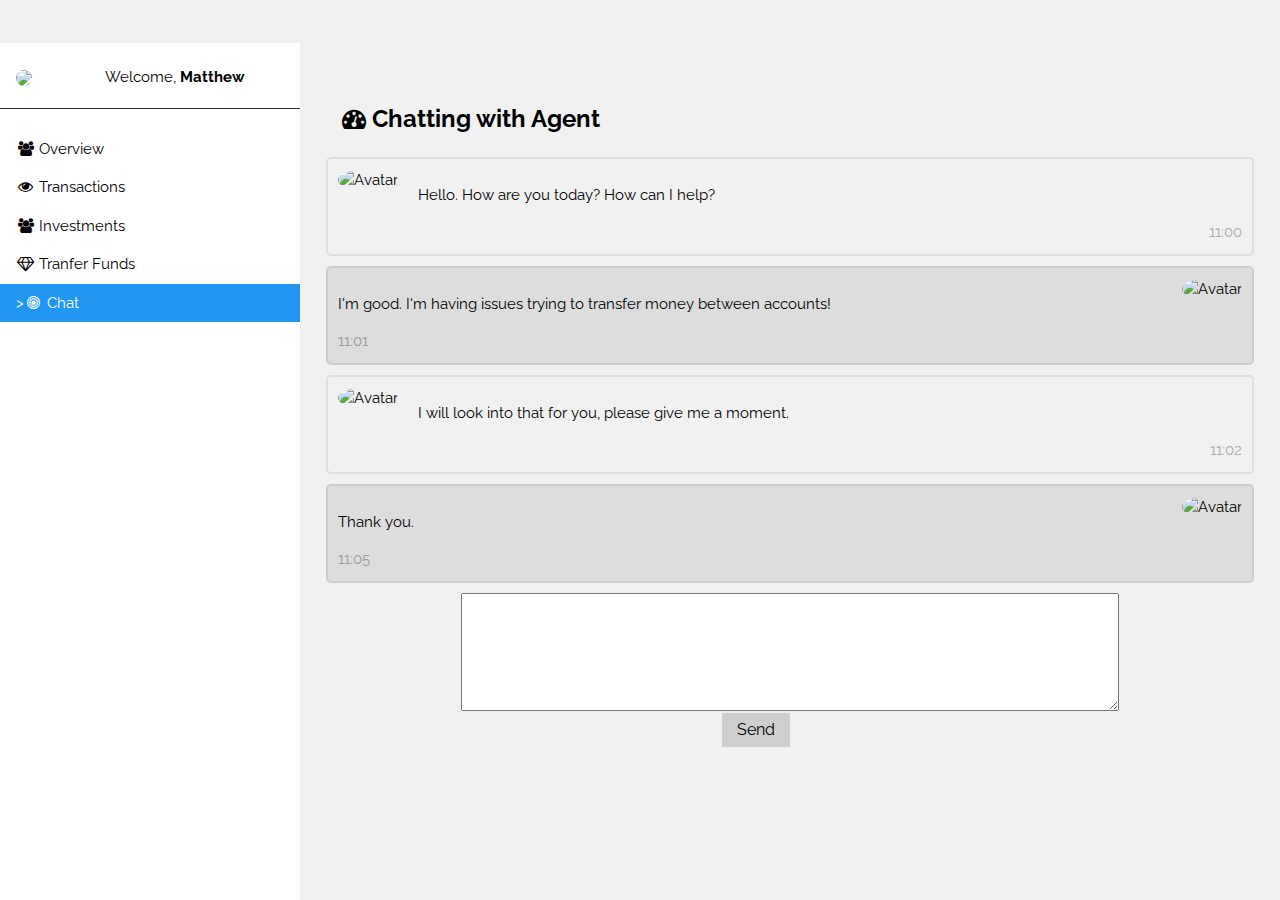
==== chat.html @ 37f61692 "Add files via upload" ====
<!DOCTYPE html>
<html>
<title>Chat</title>
<meta charset="UTF-8">
<meta name="viewport" content="width=device-width, initial-scale=1">
<link rel="stylesheet" href="style.css">
<link rel="stylesheet" href="https://fonts.googleapis.com/css?family=Raleway">
<link rel="stylesheet" href="https://cdnjs.cloudflare.com/ajax/libs/font-awesome/4.7.0/css/font-awesome.min.css">
<style>
html,body,h1,h2,h3,h4,h5 {font-family: "Raleway", sans-serif}
</style>
<body class="-light-grey">

<!-- Top container -->
<div class="-bar -top -black -large" style="z-index:4">
  <button class="-bar-item -button -hide-large -hover-none -hover-text-light-grey" onclick="_open();"><i class="fa fa-bars"></i>  Menu</button>
</div>

<!-- Sidebar/menu -->
<nav class="-sidebar -collapse -white -animate-left" style="z-index:3;width:300px;" id="mySidebar"><br>
  <div class="-container -row">
    <div class="-col s4">
      <img src="img\pfp.jpg" class="-circle -margin-right" style="width:46px">
    </div>
    <div class="-col s8 -bar">
      <span>Welcome, <strong>Matthew</strong></span><br>
      
    </div>
  </div>
  <hr>
  <div class="-container">
    
  </div>
  <div class="-bar-block">
    <a href="chat.html" class="-bar-item -button -padding-16 -hide-large -dark-grey -hover-black" onclick="_close()" title="close menu"><i class="fa fa-remove fa-fw"></i>  Close Menu</a>
    <a href="index.html" class="-bar-item -button -padding"><i class="fa fa-users fa-fw"></i>  Overview</a>
    <a href="transaction.html" class="-bar-item -button -padding"><i class="fa fa-eye fa-fw"></i>  Transactions</a>
    <a href="invest.html" class="-bar-item -button -padding"><i class="fa fa-users fa-fw"></i>  Investments</a>
    <a href="transfer.html" class="-bar-item -button -padding"><i class="fa fa-diamond fa-fw"></i>  Tranfer Funds</a>
    <a href="chat.html" class="-bar-item -button -padding -blue">><i class="fa fa-bullseye fa-fw"></i>  Chat</a>
  </div>
</nav>


<!-- Overlay effect when opening sidebar on small screens -->
<div class="-overlay -hide-large -animate-opacity" onclick="_close()" style="cursor:pointer" title="close side menu" id="myOverlay"></div>

<!-- !PAGE CONTENT! -->
<div class="-main" style="margin-left:300px;margin-top:43px; padding: 2%;">

  <!-- Header -->
  <header class="-container" style="padding-top:22px">
    <h3><b><i class="fa fa-dashboard"></i> Chatting with Agent</b></h3>
  </header>
  <div class="container">
    <img src="img/ofp.jpg" alt="Avatar">
    <p>Hello. How are you today?  How can I help?</p>
    <span class="time-right">11:00</span>
  </div>
  
  <div class="container darker">
    <img src="img/pfp.jpg" alt="Avatar" class="right">
    <p>I'm good.  I'm having issues trying to transfer money between accounts!</p>
    <span class="time-left">11:01</span>
  </div>
  
  <div class="container">
    <img src="img/ofp.jpg" alt="Avatar">
    <p>I will look into that for you, please give me a moment.</p>
    <span class="time-right">11:02</span>
  </div>
  
  <div class="container darker">
    <img src="img/pfp.jpg" alt="Avatar" class="right">
    <p>Thank you.</p>
    <span class="time-left">11:05</span>
  </div>
  
  <textarea rows="5" cols="75" name="chat"></textarea>
  <button class="button send">  Send  </button>

  <!-- Footer -->
  <footer class="-container -padding-16 -light-grey">
    <h4></h4>
  </footer>

  <!-- End page content -->
</div>

<script>
// Get the Sidebar
var mySidebar = document.getElementById("mySidebar");

// Get the DIV with overlay effect
var overlayBg = document.getElementById("myOverlay");

// Toggle between showing and hiding the sidebar, and add overlay effect
function _open() {
  if (mySidebar.style.display === 'block') {
    mySidebar.style.display = 'none';
    overlayBg.style.display = "none";
  } else {
    mySidebar.style.display = 'block';
    overlayBg.style.display = "block";
  }
}

// Close the sidebar with the close button
function _close() {
  mySidebar.style.display = "none";
  overlayBg.style.display = "none";
}
</script>

</body>
</html>
---- style.css ----
/* .CSS 4.15 December 2020 by Jan Egil and Borge Refsnes */
html{box-sizing:border-box}*,*:before,*:after{box-sizing:inherit}
/* Extract from normalize.css by Nicolas Gallagher and Jonathan Neal git.io/normalize */
html{-ms-text-size-adjust:100%;-webkit-text-size-adjust:100%}body{margin:0}
article,aside,details,figcaption,figure,footer,header,main,menu,nav,section{display:block}summary{display:list-item}
audio,canvas,progress,video{display:inline-block}progress{vertical-align:baseline}
audio:not([controls]){display:none;height:0}[hidden],template{display:none}
a{background-color:transparent}a:active,a:hover{outline-width:0}
abbr[title]{border-bottom:none;text-decoration:underline;text-decoration:underline dotted}
b,strong{font-weight:bolder}dfn{font-style:italic}mark{background:#ff0;color:#000}
small{font-size:80%}sub,sup{font-size:75%;line-height:0;position:relative;vertical-align:baseline}
sub{bottom:-0.25em}sup{top:-0.5em}figure{margin:1em 40px}img{border-style:none}
code,kbd,pre,samp{font-family:monospace,monospace;font-size:1em}hr{box-sizing:content-box;height:0;overflow:visible}
button,input,select,textarea,optgroup{font:inherit;margin:0}optgroup{font-weight:bold}
button,input{overflow:visible}button,select{text-transform:none}
button,[type=button],[type=reset],[type=submit]{-webkit-appearance:button}
button::-moz-focus-inner,[type=button]::-moz-focus-inner,[type=reset]::-moz-focus-inner,[type=submit]::-moz-focus-inner{border-style:none;padding:0}
button:-moz-focusring,[type=button]:-moz-focusring,[type=reset]:-moz-focusring,[type=submit]:-moz-focusring{outline:1px dotted ButtonText}
fieldset{border:1px solid #c0c0c0;margin:0 2px;padding:.35em .625em .75em}
legend{color:inherit;display:table;max-width:100%;padding:0;white-space:normal}textarea{overflow:auto}
[type=checkbox],[type=radio]{padding:0}
[type=number]::-webkit-inner-spin-button,[type=number]::-webkit-outer-spin-button{height:auto}
[type=search]{-webkit-appearance:textfield;outline-offset:-2px}
[type=search]::-webkit-search-decoration{-webkit-appearance:none}
::-webkit-file-upload-button{-webkit-appearance:button;font:inherit}
/* End extract */
html,body{font-family:Verdana,sans-serif;font-size:15px;line-height:1.5}html{overflow-x:hidden}
h1{font-size:36px}h2{font-size:30px}h3{font-size:24px}h4{font-size:20px}h5{font-size:18px}h6{font-size:16px}
.-serif{font-family:serif}.-sans-serif{font-family:sans-serif}.-cursive{font-family:cursive}.-monospace{font-family:monospace}
h1,h2,h3,h4,h5,h6{font-family:"Segoe UI",Arial,sans-serif;font-weight:400;margin:10px 0}.-wide{letter-spacing:4px}
hr{border:0;border-top:1px solid rgb(48, 48, 48);margin:20px 0}
.-image{max-width:100%;height:auto}img{vertical-align:middle}a{color:inherit}
.-table,.-table-all{border-collapse:collapse;border-spacing:0;width:100%;display:table}.-table-all{border:1px solid #ccc}
.-bordered tr,.-table-all tr{border-bottom:1px solid #ddd}.-striped tbody tr:nth-child(even){background-color:#f1f1f1}
.-table-all tr:nth-child(odd){background-color:#fff}.-table-all tr:nth-child(even){background-color:#f1f1f1}
.-hoverable tbody tr:hover,.-ul.-hoverable li:hover{background-color:#ccc}.-centered tr th,.-centered tr td{text-align:center}
.-table td,.-table th,.-table-all td,.-table-all th{padding:8px 8px;display:table-cell;text-align:left;vertical-align:top}
.-table th:first-child,.-table td:first-child,.-table-all th:first-child,.-table-all td:first-child{padding-left:16px}
.-btn,.-button{border:none;display:inline-block;padding:8px 16px;vertical-align:middle;overflow:hidden;text-decoration:none;color:inherit;background-color:inherit;text-align:center;cursor:pointer;white-space:nowrap}
.-btn:hover{box-shadow:0 8px 16px 0 rgba(0,0,0,0.2),0 6px 20px 0 rgba(0,0,0,0.19)}
.-btn,.-button{-webkit-touch-callout:none;-webkit-user-select:none;-khtml-user-select:none;-moz-user-select:none;-ms-user-select:none;user-select:none}   
.-disabled,.-btn:disabled,.-button:disabled{cursor:not-allowed;opacity:0.3}.-disabled *,:disabled *{pointer-events:none}
.-btn.-disabled:hover,.-btn:disabled:hover{box-shadow:none}
.-badge,.-tag{background-color:#000;color:#fff;display:inline-block;padding-left:8px;padding-right:8px;text-align:center}.-badge{border-radius:50%}
.-ul{list-style-type:none;padding:0;margin:0}.-ul li{padding:8px 16px;border-bottom:1px solid #ddd}.-ul li:last-child{border-bottom:none}
.-tooltip,.-display-container{position:relative}.-tooltip .-text{display:none}.-tooltip:hover .-text{display:inline-block}
.-ripple:active{opacity:0.5}.-ripple{transition:opacity 0s}
.-input{padding:8px;display:block;border:none;border-bottom:1px solid #ccc;width:100%}
.-select{padding:9px 0;width:100%;border:none;border-bottom:1px solid #ccc}
.-dropdown-click,.-dropdown-hover{position:relative;display:inline-block;cursor:pointer}
.-dropdown-hover:hover .-dropdown-content{display:block}
.-dropdown-hover:first-child,.-dropdown-click:hover{background-color:#ccc;color:#000}
.-dropdown-hover:hover > .-button:first-child,.-dropdown-click:hover > .-button:first-child{background-color:#ccc;color:#000}
.-dropdown-content{cursor:auto;color:#000;background-color:#fff;display:none;position:absolute;min-width:160px;margin:0;padding:0;z-index:1}
.-check,.-radio{width:24px;height:24px;position:relative;top:6px}
.-sidebar{height:100%;width:200px;background-color:#fff;position:fixed!important;z-index:1;overflow:auto}
.-bar-block .-dropdown-hover,.-bar-block .-dropdown-click{width:100%}
.-bar-block .-dropdown-hover .-dropdown-content,.-bar-block .-dropdown-click .-dropdown-content{min-width:100%}
.-bar-block .-dropdown-hover .-button,.-bar-block .-dropdown-click .-button{width:100%;text-align:left;padding:8px 16px}
.-main,#main{transition:margin-left .4s}
.-modal{z-index:3;display:none;padding-top:100px;position:fixed;left:0;top:0;width:100%;height:100%;overflow:auto;background-color:rgb(0,0,0);background-color:rgba(0,0,0,0.4)}
.-modal-content{margin:auto;background-color:#fff;position:relative;padding:0;outline:0;width:600px}
.-bar{width:100%;overflow:hidden}.-center .-bar{display:inline-block;width:auto}
.-bar .-bar-item{padding:8px 16px;float:left;width:auto;border:none;display:block;outline:0}
.-bar .-dropdown-hover,.-bar .-dropdown-click{position:static;float:left}
.-bar .-button{white-space:normal}
.-bar-block .-bar-item{width:100%;display:block;padding:8px 16px;text-align:left;border:none;white-space:normal;float:none;outline:0}
.-bar-block.-center .-bar-item{text-align:center}.-block{display:block;width:100%}
.-responsive{display:block;overflow-x:auto}
.-container:after,.-container:before,.-panel:after,.-panel:before,.-row:after,.-row:before,.-row-padding:after,.-row-padding:before,
.-cell-row:before,.-cell-row:after,.-clear:after,.-clear:before,.-bar:before,.-bar:after{content:"";display:table;clear:both}
.-col,.-half,.-third,.-twothird,.-threequarter,.-quarter{float:left;width:100%}
.-col.s1{width:8.33333%}.-col.s2{width:16.66666%}.-col.s3{width:24.99999%}.-col.s4{width:33.33333%}
.-col.s5{width:41.66666%}.-col.s6{width:49.99999%}.-col.s7{width:58.33333%}.-col.s8{width:66.66666%}
.-col.s9{width:74.99999%}.-col.s10{width:83.33333%}.-col.s11{width:91.66666%}.-col.s12{width:99.99999%}
@media (min-width:601px){.-col.m1{width:8.33333%}.-col.m2{width:16.66666%}.-col.m3,.-quarter{width:24.99999%}.-col.m4,.-third{width:33.33333%}
.-col.m5{width:41.66666%}.-col.m6,.-half{width:49.99999%}.-col.m7{width:58.33333%}.-col.m8,.-twothird{width:66.66666%}
.-col.m9,.-threequarter{width:74.99999%}.-col.m10{width:83.33333%}.-col.m11{width:91.66666%}.-col.m12{width:99.99999%}}
@media (min-width:993px){.-col.l1{width:8.33333%}.-col.l2{width:16.66666%}.-col.l3{width:24.99999%}.-col.l4{width:33.33333%}
.-col.l5{width:41.66666%}.-col.l6{width:49.99999%}.-col.l7{width:58.33333%}.-col.l8{width:66.66666%}
.-col.l9{width:74.99999%}.-col.l10{width:83.33333%}.-col.l11{width:91.66666%}.-col.l12{width:99.99999%}}
.-rest{overflow:hidden}.-stretch{margin-left:-16px;margin-right:-16px}
.-content,.-auto{margin-left:auto;margin-right:auto}.-content{max-width:980px}.-auto{max-width:1140px}
.-cell-row{display:table;width:100%}.-cell{display:table-cell}
.-cell-top{vertical-align:top}.-cell-middle{vertical-align:middle}.-cell-bottom{vertical-align:bottom}
.-hide{display:none!important}.-show-block,.-show{display:block!important}.-show-inline-block{display:inline-block!important}
@media (max-width:1205px){.-auto{max-width:95%}}
@media (max-width:600px){.-modal-content{margin:0 10px;width:auto!important}.-modal{padding-top:30px}
.-dropdown-hover.-mobile .-dropdown-content,.-dropdown-click.-mobile .-dropdown-content{position:relative}	
.-hide-small{display:none!important}.-mobile{display:block;width:100%!important}.-bar-item.-mobile,.-dropdown-hover.-mobile,.-dropdown-click.-mobile{text-align:center}
.-dropdown-hover.-mobile,.-dropdown-hover.-mobile .-btn,.-dropdown-hover.-mobile .-button,.-dropdown-click.-mobile,.-dropdown-click.-mobile .-btn,.-dropdown-click.-mobile .-button{width:100%}}
@media (max-width:768px){.-modal-content{width:500px}.-modal{padding-top:50px}}
@media (min-width:993px){.-modal-content{width:900px}.-hide-large{display:none!important}.-sidebar.-collapse{display:block!important}}
@media (max-width:992px) and (min-width:601px){.-hide-medium{display:none!important}}
@media (max-width:992px){.-sidebar.-collapse{display:none}.-main{margin-left:0!important;margin-right:0!important}.-auto{max-width:100%}}
.-top,.-bottom{position:fixed;width:100%;z-index:1}.-top{top:0}.-bottom{bottom:0}
.-overlay{position:fixed;display:none;width:100%;height:100%;top:0;left:0;right:0;bottom:0;background-color:rgba(0,0,0,0.5);z-index:2}
.-display-topleft{position:absolute;left:0;top:0}.-display-topright{position:absolute;right:0;top:0}
.-display-bottomleft{position:absolute;left:0;bottom:0}.-display-bottomright{position:absolute;right:0;bottom:0}
.-display-middle{position:absolute;top:50%;left:50%;transform:translate(-50%,-50%);-ms-transform:translate(-50%,-50%)}
.-display-left{position:absolute;top:50%;left:0%;transform:translate(0%,-50%);-ms-transform:translate(-0%,-50%)}
.-display-right{position:absolute;top:50%;right:0%;transform:translate(0%,-50%);-ms-transform:translate(0%,-50%)}
.-display-topmiddle{position:absolute;left:50%;top:0;transform:translate(-50%,0%);-ms-transform:translate(-50%,0%)}
.-display-bottommiddle{position:absolute;left:50%;bottom:0;transform:translate(-50%,0%);-ms-transform:translate(-50%,0%)}
.-display-container:hover .-display-hover{display:block}.-display-container:hover span.-display-hover{display:inline-block}.-display-hover{display:none}
.-display-position{position:absolute}
.-circle{border-radius:50%}
.-round-small{border-radius:2px}.-round,.-round-medium{border-radius:4px}.-round-large{border-radius:8px}.-round-xlarge{border-radius:16px}.-round-xxlarge{border-radius:32px}
.-row-padding,.-row-padding>.-half,.-row-padding>.-third,.-row-padding>.-twothird,.-row-padding>.-threequarter,.-row-padding>.-quarter,.-row-padding>.-col{padding:0 8px}
.-container,.-panel{padding:0.01em 16px}.-panel{margin-top:16px;margin-bottom:16px}
.-code,.-codespan{font-family:Consolas,"courier new";font-size:16px}
.-code{width:auto;background-color:#fff;padding:8px 12px;border-left:4px solid #4CAF50;word-wrap:break-word}
.-codespan{color:crimson;background-color:#f1f1f1;padding-left:4px;padding-right:4px;font-size:110%}
.-card,.-card-2{box-shadow:0 2px 5px 0 rgba(0,0,0,0.16),0 2px 10px 0 rgba(0,0,0,0.12)}
.-card-4,.-hover-shadow:hover{box-shadow:0 4px 10px 0 rgba(0,0,0,0.2),0 4px 20px 0 rgba(0,0,0,0.19)}
.-spin{animation:-spin 2s infinite linear}@keyframes -spin{0%{transform:rotate(0deg)}100%{transform:rotate(359deg)}}
.-animate-fading{animation:fading 10s infinite}@keyframes fading{0%{opacity:0}50%{opacity:1}100%{opacity:0}}
.-animate-opacity{animation:opac 0.8s}@keyframes opac{from{opacity:0} to{opacity:1}}
.-animate-top{position:relative;animation:animatetop 0.4s}@keyframes animatetop{from{top:-300px;opacity:0} to{top:0;opacity:1}}
.-animate-left{position:relative;animation:animateleft 0.4s}@keyframes animateleft{from{left:-300px;opacity:0} to{left:0;opacity:1}}
.-animate-right{position:relative;animation:animateright 0.4s}@keyframes animateright{from{right:-300px;opacity:0} to{right:0;opacity:1}}
.-animate-bottom{position:relative;animation:animatebottom 0.4s}@keyframes animatebottom{from{bottom:-300px;opacity:0} to{bottom:0;opacity:1}}
.-animate-zoom {animation:animatezoom 0.6s}@keyframes animatezoom{from{transform:scale(0)} to{transform:scale(1)}}
.-animate-input{transition:width 0.4s ease-in-out}.-animate-input:focus{width:100%!important}
.-opacity,.-hover-opacity:hover{opacity:0.60}.-opacity-off,.-hover-opacity-off:hover{opacity:1}
.-opacity-max{opacity:0.25}.-opacity-min{opacity:0.75}
.-greyscale-max,.-grayscale-max,.-hover-greyscale:hover,.-hover-grayscale:hover{filter:grayscale(100%)}
.-greyscale,.-grayscale{filter:grayscale(75%)}.-greyscale-min,.-grayscale-min{filter:grayscale(50%)}
.-sepia{filter:sepia(75%)}.-sepia-max,.-hover-sepia:hover{filter:sepia(100%)}.-sepia-min{filter:sepia(50%)}
.-tiny{font-size:10px!important}.-small{font-size:12px!important}.-medium{font-size:15px!important}.-large{font-size:18px!important}
.-xlarge{font-size:24px!important}.-xxlarge{font-size:36px!important}.-xxxlarge{font-size:48px!important}.-jumbo{font-size:64px!important}
.-left-align{text-align:left!important}.-right-align{text-align:right!important}.-justify{text-align:justify!important}.-center{text-align:center!important}
.-border-0{border:0!important}.-border{border:1px solid #ccc!important}
.-border-top{border-top:1px solid #ccc!important}.-border-bottom{border-bottom:1px solid #ccc!important}
.-border-left{border-left:1px solid #ccc!important}.-border-right{border-right:1px solid #ccc!important}
.-topbar{border-top:6px solid #ccc!important}.-bottombar{border-bottom:6px solid #ccc!important}
.-leftbar{border-left:6px solid #ccc!important}.-rightbar{border-right:6px solid #ccc!important}
.-section,.-code{margin-top:16px!important;margin-bottom:16px!important}
.-margin{margin:16px!important}.-margin-top{margin-top:16px!important}.-margin-bottom{margin-bottom:16px!important}
.-margin-left{margin-left:16px!important}.-margin-right{margin-right:16px!important}
.-padding-small{padding:4px 8px!important}.-padding{padding:8px 16px!important}.-padding-large{padding:12px 24px!important}
.-padding-16{padding-top:16px!important;padding-bottom:16px!important}.-padding-24{padding-top:24px!important;padding-bottom:24px!important}
.-padding-32{padding-top:32px!important;padding-bottom:32px!important}.-padding-48{padding-top:48px!important;padding-bottom:48px!important}
.-padding-64{padding-top:64px!important;padding-bottom:64px!important}
.-padding-top-64{padding-top:64px!important}.-padding-top-48{padding-top:48px!important}
.-padding-top-32{padding-top:32px!important}.-padding-top-24{padding-top:24px!important}
.-left{float:left!important}.-right{float:right!important}
.-button:hover{color:#000!important;background-color:#ccc!important}
.-transparent,.-hover-none:hover{background-color:transparent!important}
.-hover-none:hover{box-shadow:none!important}
/* Colors */
.-amber,.-hover-amber:hover{color:#000!important;background-color:#ffc107!important}
.-aqua,.-hover-aqua:hover{color:#000!important;background-color:#00ffff!important}
.-blue,.-hover-blue:hover{color:#fff!important;background-color:#2196F3!important}
.-light-blue,.-hover-light-blue:hover{color:#000!important;background-color:#87CEEB!important}
.-brown,.-hover-brown:hover{color:#fff!important;background-color:#795548!important}
.-cyan,.-hover-cyan:hover{color:#000!important;background-color:#00bcd4!important}
.-blue-grey,.-hover-blue-grey:hover,.-blue-gray,.-hover-blue-gray:hover{color:#fff!important;background-color:#607d8b!important}
.-green,.-hover-green:hover{color:#fff!important;background-color:#4CAF50!important}
.-light-green,.-hover-light-green:hover{color:#000!important;background-color:#8bc34a!important}
.-indigo,.-hover-indigo:hover{color:#fff!important;background-color:#3f51b5!important}
.-khaki,.-hover-khaki:hover{color:#000!important;background-color:#f0e68c!important}
.-lime,.-hover-lime:hover{color:#000!important;background-color:#cddc39!important}
.-orange,.-hover-orange:hover{color:#000!important;background-color:#ff9800!important}
.-deep-orange,.-hover-deep-orange:hover{color:#fff!important;background-color:#ff5722!important}
.-pink,.-hover-pink:hover{color:#fff!important;background-color:#e91e63!important}
.-purple,.-hover-purple:hover{color:#fff!important;background-color:#9c27b0!important}
.-deep-purple,.-hover-deep-purple:hover{color:#fff!important;background-color:#673ab7!important}
.-red,.-hover-red:hover{color:#fff!important;background-color:#f44336!important}
.-sand,.-hover-sand:hover{color:#000!important;background-color:#fdf5e6!important}
.-teal,.-hover-teal:hover{color:#fff!important;background-color:#009688!important}
.-yellow,.-hover-yellow:hover{color:#000!important;background-color:#ffeb3b!important}
.-white,.-hover-white:hover{color:#000!important;background-color:#fff!important}
.-black,.-hover-black:hover{color:#fff!important;background-color:#000!important}
.-grey,.-hover-grey:hover,.-gray,.-hover-gray:hover{color:#000!important;background-color:#9e9e9e!important}
.-light-grey,.-hover-light-grey:hover,.-light-gray,.-hover-light-gray:hover{color:#000!important;background-color:#f1f1f1!important}
.-dark-grey,.-hover-dark-grey:hover,.-dark-gray,.-hover-dark-gray:hover{color:#fff!important;background-color:#616161!important}
.-pale-red,.-hover-pale-red:hover{color:#000!important;background-color:#ffdddd!important}
.-pale-green,.-hover-pale-green:hover{color:#000!important;background-color:#ddffdd!important}
.-pale-yellow,.-hover-pale-yellow:hover{color:#000!important;background-color:#ffffcc!important}
.-pale-blue,.-hover-pale-blue:hover{color:#000!important;background-color:#ddffff!important}
.-text-amber,.-hover-text-amber:hover{color:#ffc107!important}
.-text-aqua,.-hover-text-aqua:hover{color:#00ffff!important}
.-text-blue,.-hover-text-blue:hover{color:#2196F3!important}
.-text-light-blue,.-hover-text-light-blue:hover{color:#87CEEB!important}
.-text-brown,.-hover-text-brown:hover{color:#795548!important}
.-text-cyan,.-hover-text-cyan:hover{color:#00bcd4!important}
.-text-blue-grey,.-hover-text-blue-grey:hover,.-text-blue-gray,.-hover-text-blue-gray:hover{color:#607d8b!important}
.-text-green,.-hover-text-green:hover{color:#4CAF50!important}
.-text-light-green,.-hover-text-light-green:hover{color:#8bc34a!important}
.-text-indigo,.-hover-text-indigo:hover{color:#3f51b5!important}
.-text-khaki,.-hover-text-khaki:hover{color:#b4aa50!important}
.-text-lime,.-hover-text-lime:hover{color:#cddc39!important}
.-text-orange,.-hover-text-orange:hover{color:#ff9800!important}
.-text-deep-orange,.-hover-text-deep-orange:hover{color:#ff5722!important}
.-text-pink,.-hover-text-pink:hover{color:#e91e63!important}
.-text-purple,.-hover-text-purple:hover{color:#9c27b0!important}
.-text-deep-purple,.-hover-text-deep-purple:hover{color:#673ab7!important}
.-text-red,.-hover-text-red:hover{color:#f44336!important}
.-text-sand,.-hover-text-sand:hover{color:#fdf5e6!important}
.-text-teal,.-hover-text-teal:hover{color:#009688!important}
.-text-yellow,.-hover-text-yellow:hover{color:#d2be0e!important}
.-text-white,.-hover-text-white:hover{color:#fff!important}
.-text-black,.-hover-text-black:hover{color:#000!important}
.-text-grey,.-hover-text-grey:hover,.-text-gray,.-hover-text-gray:hover{color:#757575!important}
.-text-light-grey,.-hover-text-light-grey:hover,.-text-light-gray,.-hover-text-light-gray:hover{color:#f1f1f1!important}
.-text-dark-grey,.-hover-text-dark-grey:hover,.-text-dark-gray,.-hover-text-dark-gray:hover{color:#3a3a3a!important}
.-border-amber,.-hover-border-amber:hover{border-color:#ffc107!important}
.-border-aqua,.-hover-border-aqua:hover{border-color:#00ffff!important}
.-border-blue,.-hover-border-blue:hover{border-color:#2196F3!important}
.-border-light-blue,.-hover-border-light-blue:hover{border-color:#87CEEB!important}
.-border-brown,.-hover-border-brown:hover{border-color:#795548!important}
.-border-cyan,.-hover-border-cyan:hover{border-color:#00bcd4!important}
.-border-blue-grey,.-hover-border-blue-grey:hover,.-border-blue-gray,.-hover-border-blue-gray:hover{border-color:#607d8b!important}
.-border-green,.-hover-border-green:hover{border-color:#4CAF50!important}
.-border-light-green,.-hover-border-light-green:hover{border-color:#8bc34a!important}
.-border-indigo,.-hover-border-indigo:hover{border-color:#3f51b5!important}
.-border-khaki,.-hover-border-khaki:hover{border-color:#f0e68c!important}
.-border-lime,.-hover-border-lime:hover{border-color:#cddc39!important}
.-border-orange,.-hover-border-orange:hover{border-color:#ff9800!important}
.-border-deep-orange,.-hover-border-deep-orange:hover{border-color:#ff5722!important}
.-border-pink,.-hover-border-pink:hover{border-color:#e91e63!important}
.-border-purple,.-hover-border-purple:hover{border-color:#9c27b0!important}
.-border-deep-purple,.-hover-border-deep-purple:hover{border-color:#673ab7!important}
.-border-red,.-hover-border-red:hover{border-color:#f44336!important}
.-border-sand,.-hover-border-sand:hover{border-color:#fdf5e6!important}
.-border-teal,.-hover-border-teal:hover{border-color:#009688!important}
.-border-yellow,.-hover-border-yellow:hover{border-color:#ffeb3b!important}
.-border-white,.-hover-border-white:hover{border-color:#fff!important}
.-border-black,.-hover-border-black:hover{border-color:#000!important}
.-border-grey,.-hover-border-grey:hover,.-border-gray,.-hover-border-gray:hover{border-color:#9e9e9e!important}
.-border-light-grey,.-hover-border-light-grey:hover,.-border-light-gray,.-hover-border-light-gray:hover{border-color:#f1f1f1!important}
.-border-dark-grey,.-hover-border-dark-grey:hover,.-border-dark-gray,.-hover-border-dark-gray:hover{border-color:#616161!important}
.-border-pale-red,.-hover-border-pale-red:hover{border-color:#ffe7e7!important}.-border-pale-green,.-hover-border-pale-green:hover{border-color:#e7ffe7!important}
.-border-pale-yellow,.-hover-border-pale-yellow:hover{border-color:#ffffcc!important}.-border-pale-blue,.-hover-border-pale-blue:hover{border-color:#e7ffff!important}


.button {
    border: none;
    color: #cecece;
    padding-left: 15px ;
    padding-right: 15px ;
    padding-top: 5px;
    padding-bottom: 5px;
    text-align: center;
    text-decoration: none;
    display: inline-block;
    font-size: 16px;
    margin: 2px;
    transition-duration: 0.4s;
    cursor: pointer;
  }
  
  .buyButton {
    background-color: #cecece; 
    color: black; 
    
  }
  
  .buyButton:hover {
    background-color: #4CAF50;
    color: white;
  }
  
  .sellButton {
    background-color: #cecece; 
    color: black; 
    
  }
  .sellButton:hover {
    background-color: #751d1d;
    color: white;
  }

  .send {
    background-color: #cecece; 
    color: black; 
    margin-right: 50%;
    float: right;
  }
  
  .send:hover {
    background-color: #4CAF50;
    color: white;
  }

  .container {
    border: 2px solid #dedede;
    background-color: #f1f1f1;
    border-radius: 5px;
    padding: 10px;
    margin: 10px 0;
  }
  
  .darker {
    border-color: #ccc;
    background-color: #ddd;
  }
  
  .container::after {
    content: "";
    clear: both;
    display: table;
  }
  
  .container img {
    float: left;
    max-width: 60px;
    width: 100%;
    margin-right: 20px;
    border-radius: 50%;
  }
  
  .container img.right {
    float: right;
    margin-left: 20px;
    margin-right:0;
  }
  
  .time-right {
    float: right;
    color: #aaa;
  }
  
  .time-left {
    float: left;
    color: #999;}
   
    textarea {
      display: block;
      margin-left: auto;
      margin-right: auto;
  }
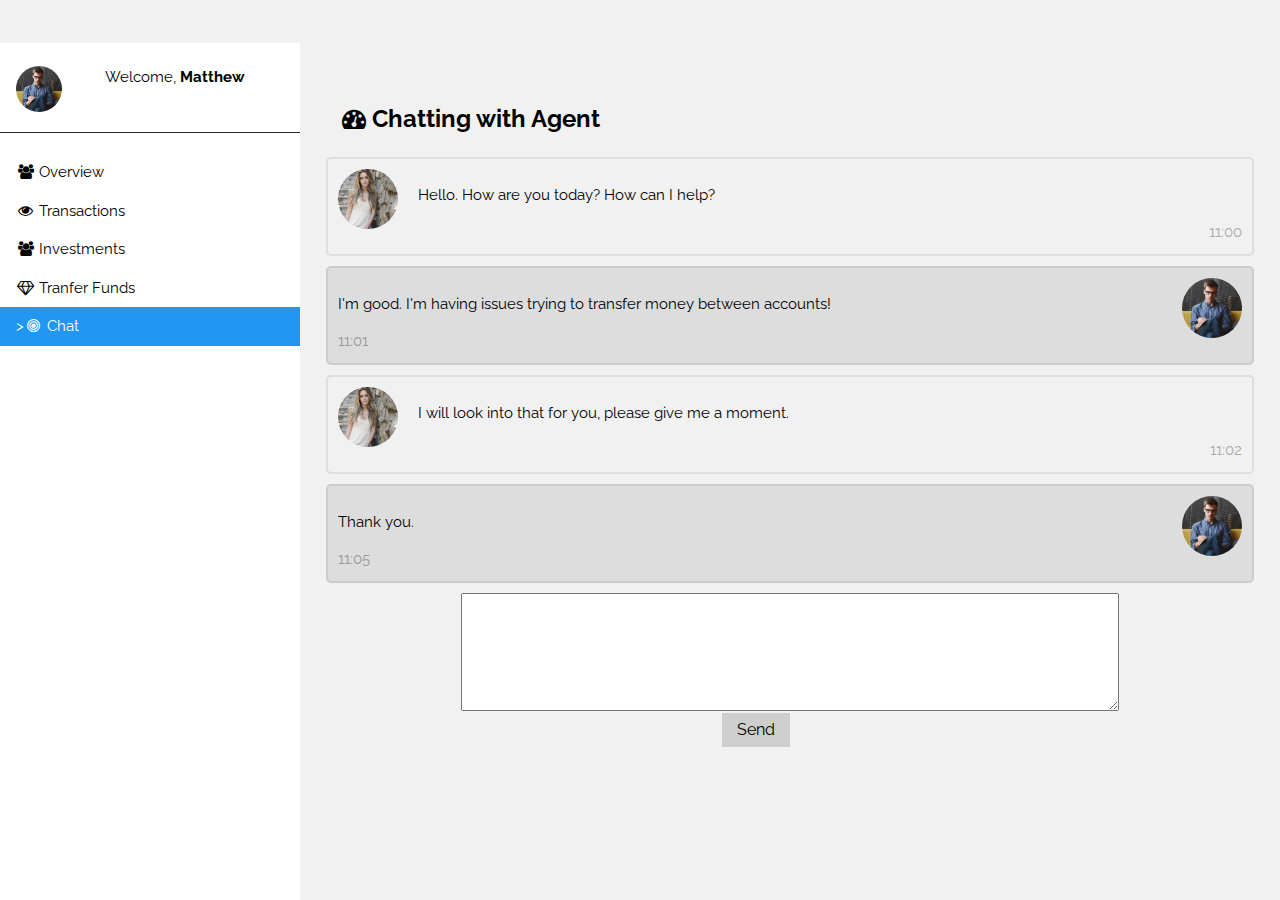
==== commit b166c8dc: "Update chat.html" ====
--- a/chat.html
+++ b/chat.html
@@ -20,7 +20,7 @@
 <nav class="-sidebar -collapse -white -animate-left" style="z-index:3;width:300px;" id="mySidebar"><br>
   <div class="-container -row">
     <div class="-col s4">
-      <img src="img\pfp.jpg" class="-circle -margin-right" style="width:46px">
+      <img src="pfp.jpg" class="-circle -margin-right" style="width:46px">
     </div>
     <div class="-col s8 -bar">
       <span>Welcome, <strong>Matthew</strong></span><br>
@@ -53,25 +53,25 @@
     <h3><b><i class="fa fa-dashboard"></i> Chatting with Agent</b></h3>
   </header>
   <div class="container">
-    <img src="img/ofp.jpg" alt="Avatar">
+    <img src="ofp.jpg" alt="Avatar">
     <p>Hello. How are you today?  How can I help?</p>
     <span class="time-right">11:00</span>
   </div>
   
   <div class="container darker">
-    <img src="img/pfp.jpg" alt="Avatar" class="right">
+    <img src="pfp.jpg" alt="Avatar" class="right">
     <p>I'm good.  I'm having issues trying to transfer money between accounts!</p>
     <span class="time-left">11:01</span>
   </div>
   
   <div class="container">
-    <img src="img/ofp.jpg" alt="Avatar">
+    <img src="ofp.jpg" alt="Avatar">
     <p>I will look into that for you, please give me a moment.</p>
     <span class="time-right">11:02</span>
   </div>
   
   <div class="container darker">
-    <img src="img/pfp.jpg" alt="Avatar" class="right">
+    <img src="pfp.jpg" alt="Avatar" class="right">
     <p>Thank you.</p>
     <span class="time-left">11:05</span>
   </div>
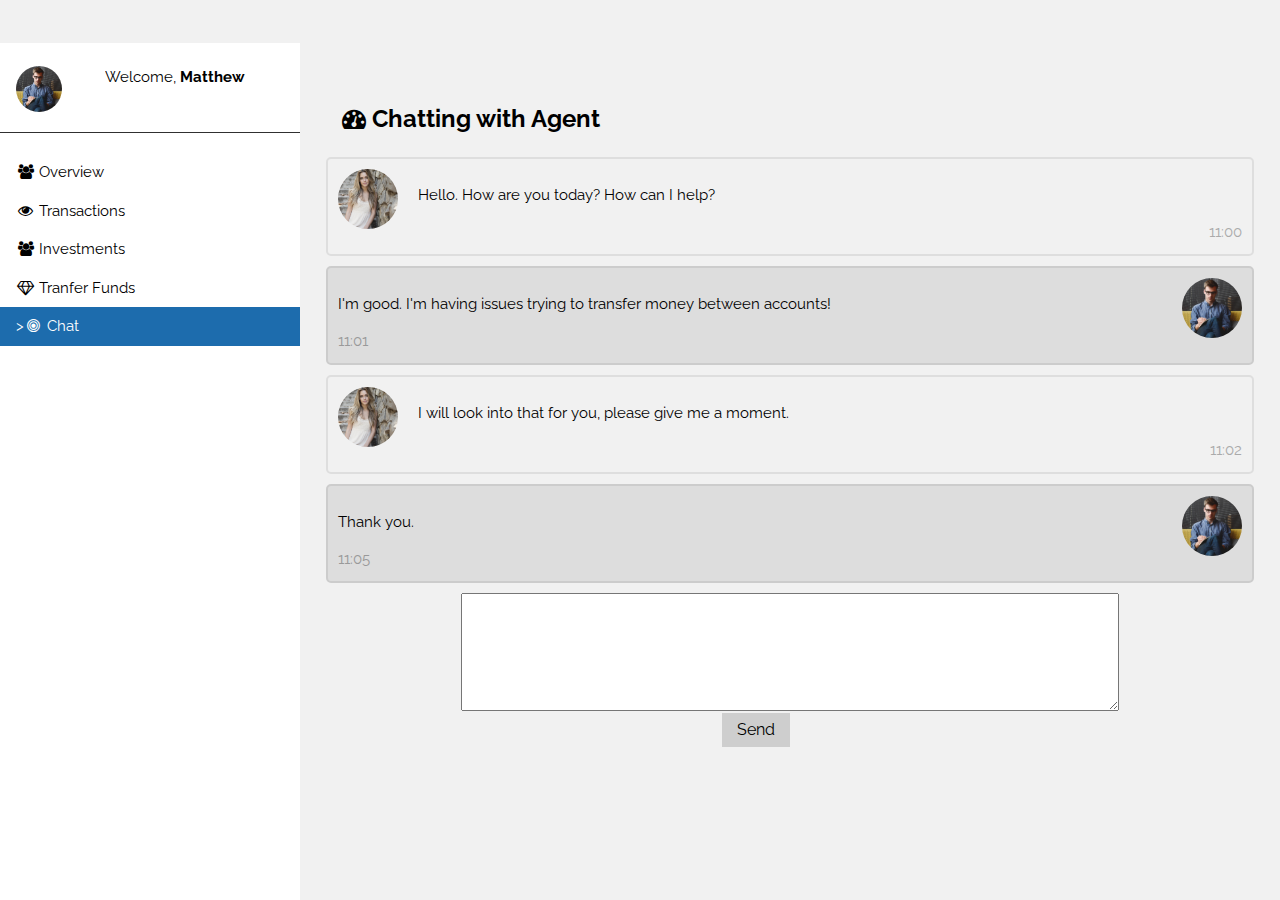
==== commit f266f5d1: "Update chat.html" ====
--- a/chat.html
+++ b/chat.html
@@ -1,5 +1,5 @@
 <!DOCTYPE html>
-<html>
+<html lang="en">
 <title>Chat</title>
 <meta charset="UTF-8">
 <meta name="viewport" content="width=device-width, initial-scale=1">
--- a/style.css
+++ b/style.css
@@ -109,8 +109,8 @@
 .-row-padding,.-row-padding>.-half,.-row-padding>.-third,.-row-padding>.-twothird,.-row-padding>.-threequarter,.-row-padding>.-quarter,.-row-padding>.-col{padding:0 8px}
 .-container,.-panel{padding:0.01em 16px}.-panel{margin-top:16px;margin-bottom:16px}
 .-code,.-codespan{font-family:Consolas,"courier new";font-size:16px}
-.-code{width:auto;background-color:#fff;padding:8px 12px;border-left:4px solid #4CAF50;word-wrap:break-word}
-.-codespan{color:crimson;background-color:#f1f1f1;padding-left:4px;padding-right:4px;font-size:110%}
+.-code{width:auto;background-color:#fff;padding:8px 12px;border-left:4px solid #307032;word-wrap:break-word}
+.-codespan{color:rgb(128, 17, 39);background-color:#f1f1f1;padding-left:4px;padding-right:4px;font-size:110%}
 .-card,.-card-2{box-shadow:0 2px 5px 0 rgba(0,0,0,0.16),0 2px 10px 0 rgba(0,0,0,0.12)}
 .-card-4,.-hover-shadow:hover{box-shadow:0 4px 10px 0 rgba(0,0,0,0.2),0 4px 20px 0 rgba(0,0,0,0.19)}
 .-spin{animation:-spin 2s infinite linear}@keyframes -spin{0%{transform:rotate(0deg)}100%{transform:rotate(359deg)}}
@@ -151,12 +151,12 @@
 /* Colors */
 .-amber,.-hover-amber:hover{color:#000!important;background-color:#ffc107!important}
 .-aqua,.-hover-aqua:hover{color:#000!important;background-color:#00ffff!important}
-.-blue,.-hover-blue:hover{color:#fff!important;background-color:#2196F3!important}
+.-blue,.-hover-blue:hover{color:#fff!important;background-color:#1d6cad!important}
 .-light-blue,.-hover-light-blue:hover{color:#000!important;background-color:#87CEEB!important}
 .-brown,.-hover-brown:hover{color:#fff!important;background-color:#795548!important}
 .-cyan,.-hover-cyan:hover{color:#000!important;background-color:#00bcd4!important}
 .-blue-grey,.-hover-blue-grey:hover,.-blue-gray,.-hover-blue-gray:hover{color:#fff!important;background-color:#607d8b!important}
-.-green,.-hover-green:hover{color:#fff!important;background-color:#4CAF50!important}
+.-green,.-hover-green:hover{color:#fff!important;background-color:#2c692e!important}
 .-light-green,.-hover-light-green:hover{color:#000!important;background-color:#8bc34a!important}
 .-indigo,.-hover-indigo:hover{color:#fff!important;background-color:#3f51b5!important}
 .-khaki,.-hover-khaki:hover{color:#000!important;background-color:#f0e68c!important}
@@ -166,9 +166,9 @@
 .-pink,.-hover-pink:hover{color:#fff!important;background-color:#e91e63!important}
 .-purple,.-hover-purple:hover{color:#fff!important;background-color:#9c27b0!important}
 .-deep-purple,.-hover-deep-purple:hover{color:#fff!important;background-color:#673ab7!important}
-.-red,.-hover-red:hover{color:#fff!important;background-color:#f44336!important}
+.-red,.-hover-red:hover{color:#fff!important;background-color:#9c2a22!important}
 .-sand,.-hover-sand:hover{color:#000!important;background-color:#fdf5e6!important}
-.-teal,.-hover-teal:hover{color:#fff!important;background-color:#009688!important}
+.-teal,.-hover-teal:hover{color:#fff!important;background-color:#076d63!important}
 .-yellow,.-hover-yellow:hover{color:#000!important;background-color:#ffeb3b!important}
 .-white,.-hover-white:hover{color:#000!important;background-color:#fff!important}
 .-black,.-hover-black:hover{color:#fff!important;background-color:#000!important}
@@ -181,12 +181,12 @@
 .-pale-blue,.-hover-pale-blue:hover{color:#000!important;background-color:#ddffff!important}
 .-text-amber,.-hover-text-amber:hover{color:#ffc107!important}
 .-text-aqua,.-hover-text-aqua:hover{color:#00ffff!important}
-.-text-blue,.-hover-text-blue:hover{color:#2196F3!important}
+.-text-blue,.-hover-text-blue:hover{color:#1d70b4!important}
 .-text-light-blue,.-hover-text-light-blue:hover{color:#87CEEB!important}
 .-text-brown,.-hover-text-brown:hover{color:#795548!important}
 .-text-cyan,.-hover-text-cyan:hover{color:#00bcd4!important}
 .-text-blue-grey,.-hover-text-blue-grey:hover,.-text-blue-gray,.-hover-text-blue-gray:hover{color:#607d8b!important}
-.-text-green,.-hover-text-green:hover{color:#4CAF50!important}
+.-text-green,.-hover-text-green:hover{color:#275829!important}
 .-text-light-green,.-hover-text-light-green:hover{color:#8bc34a!important}
 .-text-indigo,.-hover-text-indigo:hover{color:#3f51b5!important}
 .-text-khaki,.-hover-text-khaki:hover{color:#b4aa50!important}
@@ -196,9 +196,9 @@
 .-text-pink,.-hover-text-pink:hover{color:#e91e63!important}
 .-text-purple,.-hover-text-purple:hover{color:#9c27b0!important}
 .-text-deep-purple,.-hover-text-deep-purple:hover{color:#673ab7!important}
-.-text-red,.-hover-text-red:hover{color:#f44336!important}
+.-text-red,.-hover-text-red:hover{color:#9c2b23!important}
 .-text-sand,.-hover-text-sand:hover{color:#fdf5e6!important}
-.-text-teal,.-hover-text-teal:hover{color:#009688!important}
+.-text-teal,.-hover-text-teal:hover{color:#05695f!important}
 .-text-yellow,.-hover-text-yellow:hover{color:#d2be0e!important}
 .-text-white,.-hover-text-white:hover{color:#fff!important}
 .-text-black,.-hover-text-black:hover{color:#000!important}
@@ -207,12 +207,12 @@
 .-text-dark-grey,.-hover-text-dark-grey:hover,.-text-dark-gray,.-hover-text-dark-gray:hover{color:#3a3a3a!important}
 .-border-amber,.-hover-border-amber:hover{border-color:#ffc107!important}
 .-border-aqua,.-hover-border-aqua:hover{border-color:#00ffff!important}
-.-border-blue,.-hover-border-blue:hover{border-color:#2196F3!important}
+.-border-blue,.-hover-border-blue:hover{border-color:#1968a8!important}
 .-border-light-blue,.-hover-border-light-blue:hover{border-color:#87CEEB!important}
 .-border-brown,.-hover-border-brown:hover{border-color:#795548!important}
 .-border-cyan,.-hover-border-cyan:hover{border-color:#00bcd4!important}
 .-border-blue-grey,.-hover-border-blue-grey:hover,.-border-blue-gray,.-hover-border-blue-gray:hover{border-color:#607d8b!important}
-.-border-green,.-hover-border-green:hover{border-color:#4CAF50!important}
+.-border-green,.-hover-border-green:hover{border-color:#2b612d!important}
 .-border-light-green,.-hover-border-light-green:hover{border-color:#8bc34a!important}
 .-border-indigo,.-hover-border-indigo:hover{border-color:#3f51b5!important}
 .-border-khaki,.-hover-border-khaki:hover{border-color:#f0e68c!important}
@@ -222,9 +222,9 @@
 .-border-pink,.-hover-border-pink:hover{border-color:#e91e63!important}
 .-border-purple,.-hover-border-purple:hover{border-color:#9c27b0!important}
 .-border-deep-purple,.-hover-border-deep-purple:hover{border-color:#673ab7!important}
-.-border-red,.-hover-border-red:hover{border-color:#f44336!important}
+.-border-red,.-hover-border-red:hover{border-color:#b32f26!important}
 .-border-sand,.-hover-border-sand:hover{border-color:#fdf5e6!important}
-.-border-teal,.-hover-border-teal:hover{border-color:#009688!important}
+.-border-teal,.-hover-border-teal:hover{border-color:#086e64!important}
 .-border-yellow,.-hover-border-yellow:hover{border-color:#ffeb3b!important}
 .-border-white,.-hover-border-white:hover{border-color:#fff!important}
 .-border-black,.-hover-border-black:hover{border-color:#000!important}
@@ -330,4 +330,4 @@
       display: block;
       margin-left: auto;
       margin-right: auto;
-  }+  }
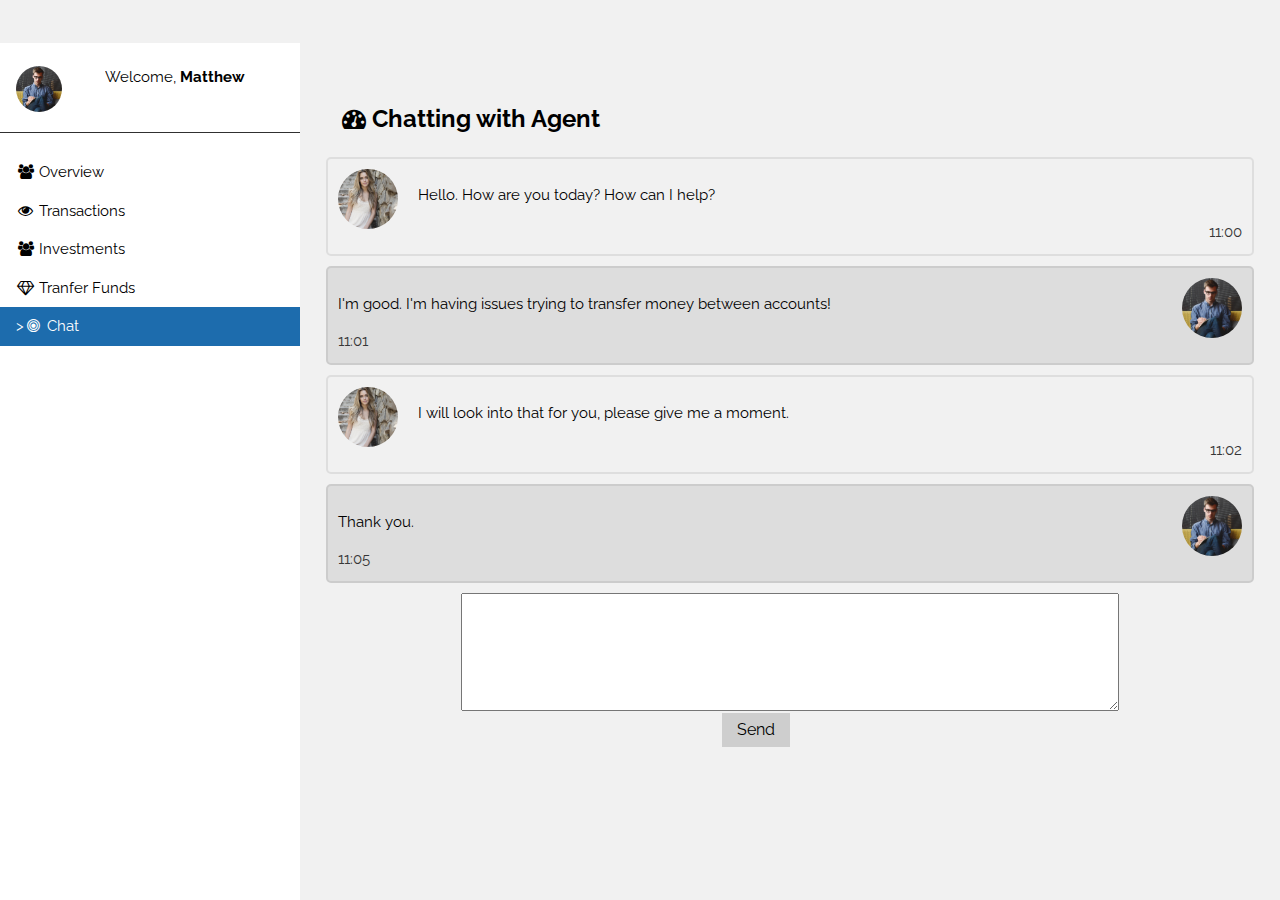
==== commit 9efcd631: "Update chat.html" ====
--- a/chat.html
+++ b/chat.html
@@ -76,7 +76,7 @@
     <span class="time-left">11:05</span>
   </div>
   
-  <textarea rows="5" cols="75" name="chat"></textarea>
+  <textarea lable="textType" rows="5" cols="75" name="chat"></textarea>
   <button class="button send">  Send  </button>
 
   <!-- Footer -->
--- a/style.css
+++ b/style.css
@@ -319,12 +319,12 @@
   
   .time-right {
     float: right;
-    color: #aaa;
+    color: #363636;
   }
   
   .time-left {
     float: left;
-    color: #999;}
+    color: #363636;}
    
     textarea {
       display: block;
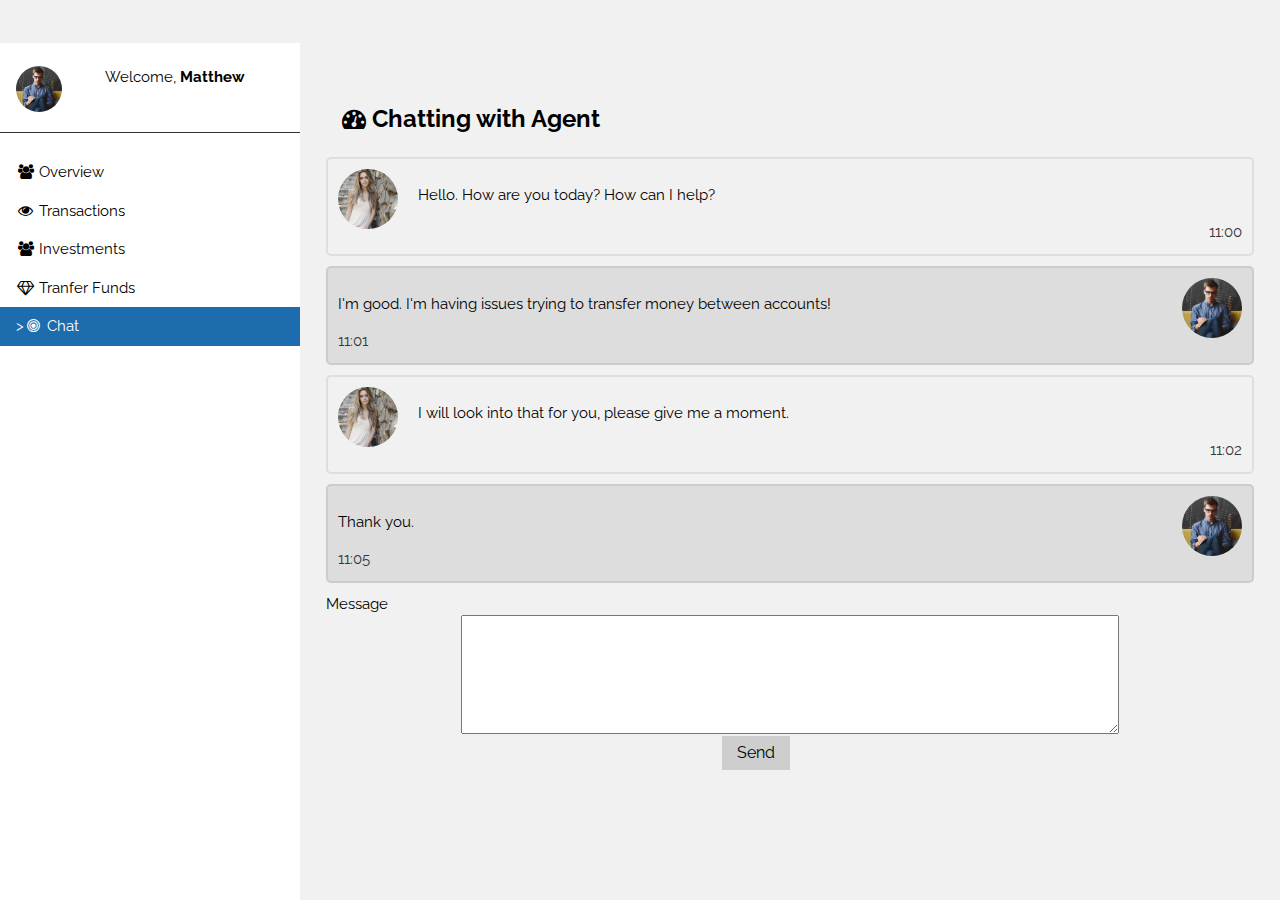
==== commit f5bf2641: "Update chat.html" ====
--- a/chat.html
+++ b/chat.html
@@ -75,9 +75,9 @@
     <p>Thank you.</p>
     <span class="time-left">11:05</span>
   </div>
-  
-  <textarea lable="textType" rows="5" cols="75" name="chat"></textarea>
-  <button class="button send">  Send  </button>
+  <label for="message">Message<br>
+  <textarea lable="message" rows="5" cols="75" name="chat"></textarea>
+  <button class="button send">  Send  </button></label>
 
   <!-- Footer -->
   <footer class="-container -padding-16 -light-grey">
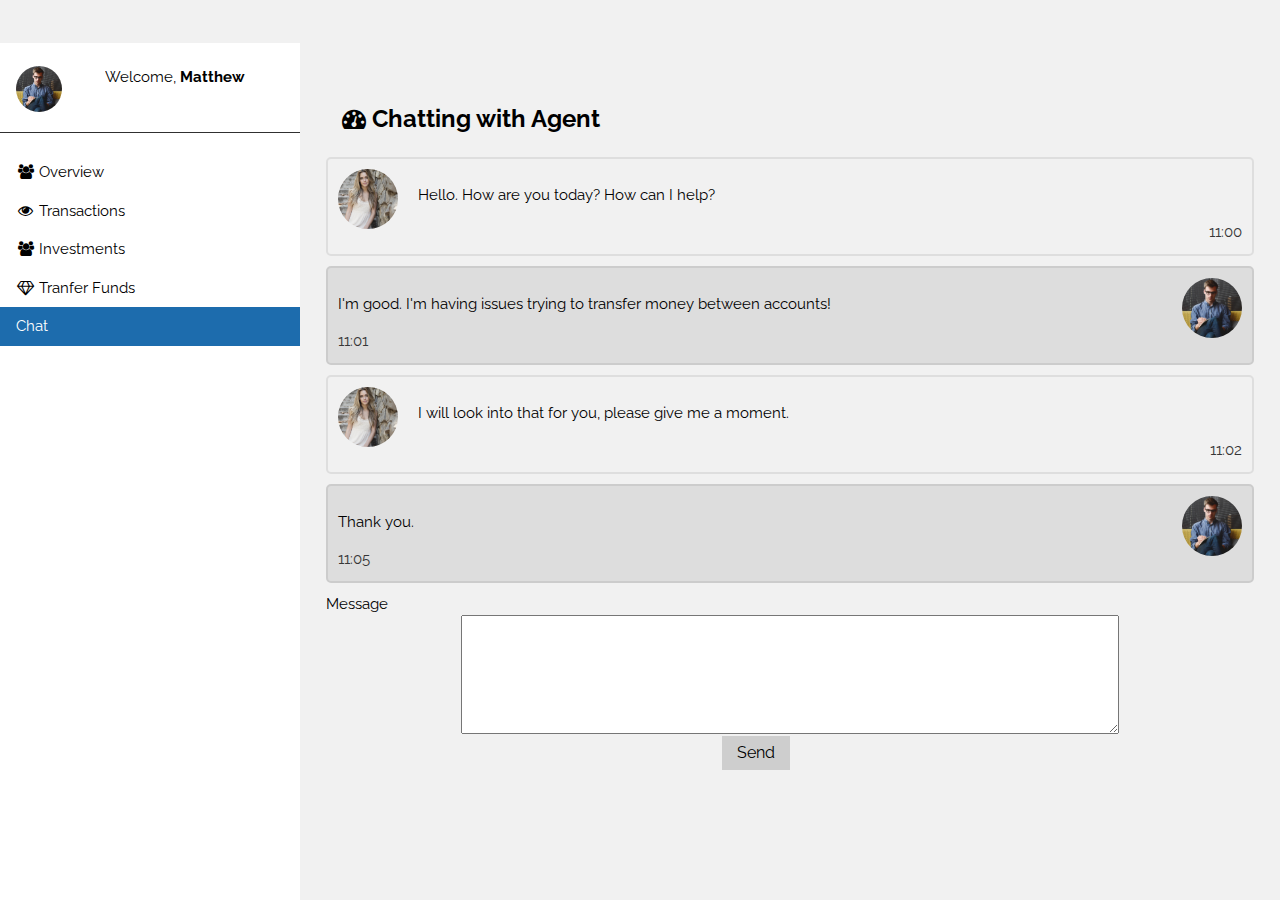
==== commit 413b7e6c: "Update chat.html" ====
--- a/chat.html
+++ b/chat.html
@@ -37,7 +37,7 @@
     <a href="transaction.html" class="-bar-item -button -padding"><i class="fa fa-eye fa-fw"></i>  Transactions</a>
     <a href="invest.html" class="-bar-item -button -padding"><i class="fa fa-users fa-fw"></i>  Investments</a>
     <a href="transfer.html" class="-bar-item -button -padding"><i class="fa fa-diamond fa-fw"></i>  Tranfer Funds</a>
-    <a href="chat.html" class="-bar-item -button -padding -blue">><i class="fa fa-bullseye fa-fw"></i>  Chat</a>
+    <a href="chat.html" class="-bar-item -button -padding -blue"></i>  Chat</a>
   </div>
 </nav>
 
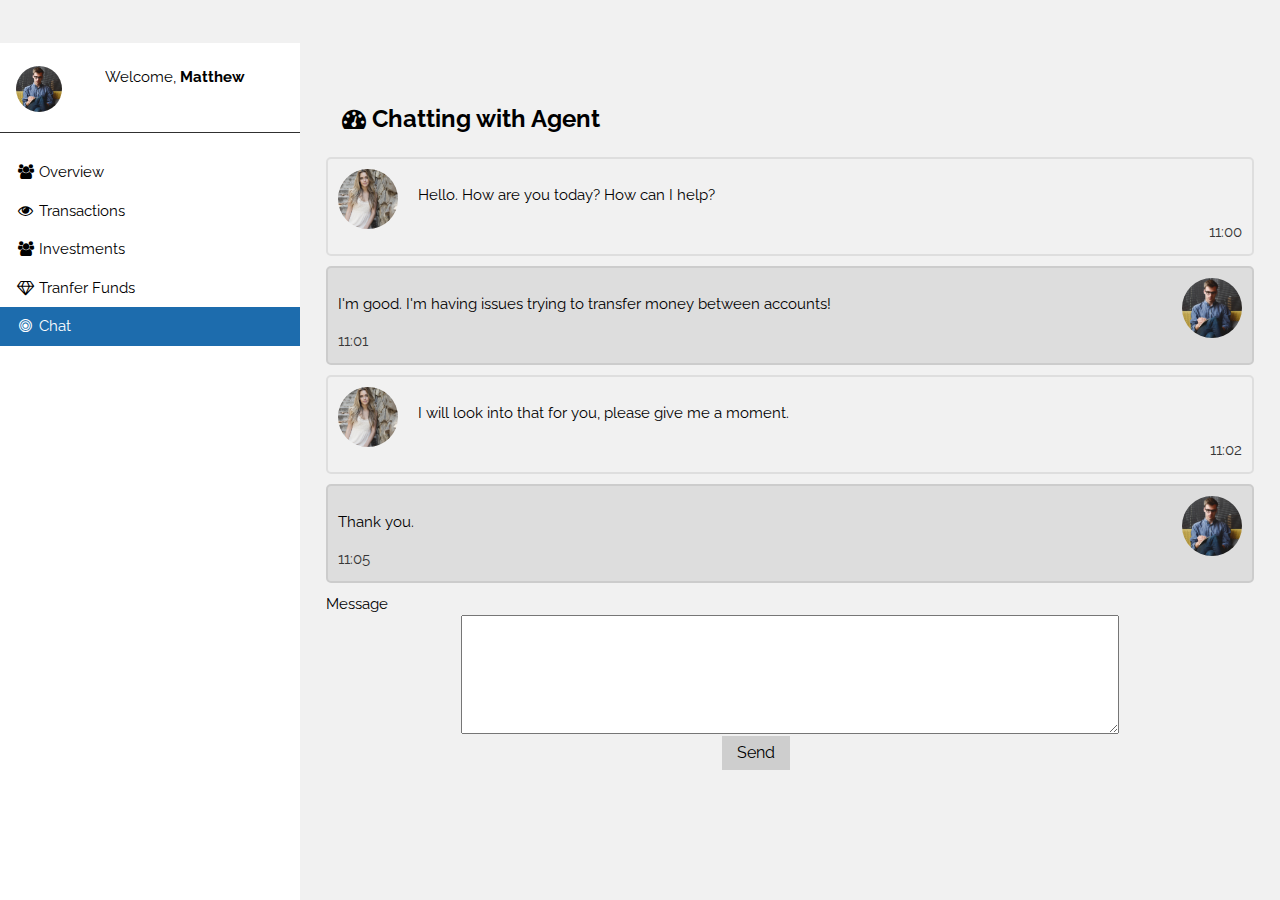
==== commit e15b8532: "Update chat.html" ====
--- a/chat.html
+++ b/chat.html
@@ -37,7 +37,7 @@
     <a href="transaction.html" class="-bar-item -button -padding"><i class="fa fa-eye fa-fw"></i>  Transactions</a>
     <a href="invest.html" class="-bar-item -button -padding"><i class="fa fa-users fa-fw"></i>  Investments</a>
     <a href="transfer.html" class="-bar-item -button -padding"><i class="fa fa-diamond fa-fw"></i>  Tranfer Funds</a>
-    <a href="chat.html" class="-bar-item -button -padding -blue"></i>  Chat</a>
+    <a href="chat.html" class="-bar-item -button -padding -blue"><i class="fa fa-bullseye fa-fw"></i>  Chat</a>
   </div>
 </nav>
 
